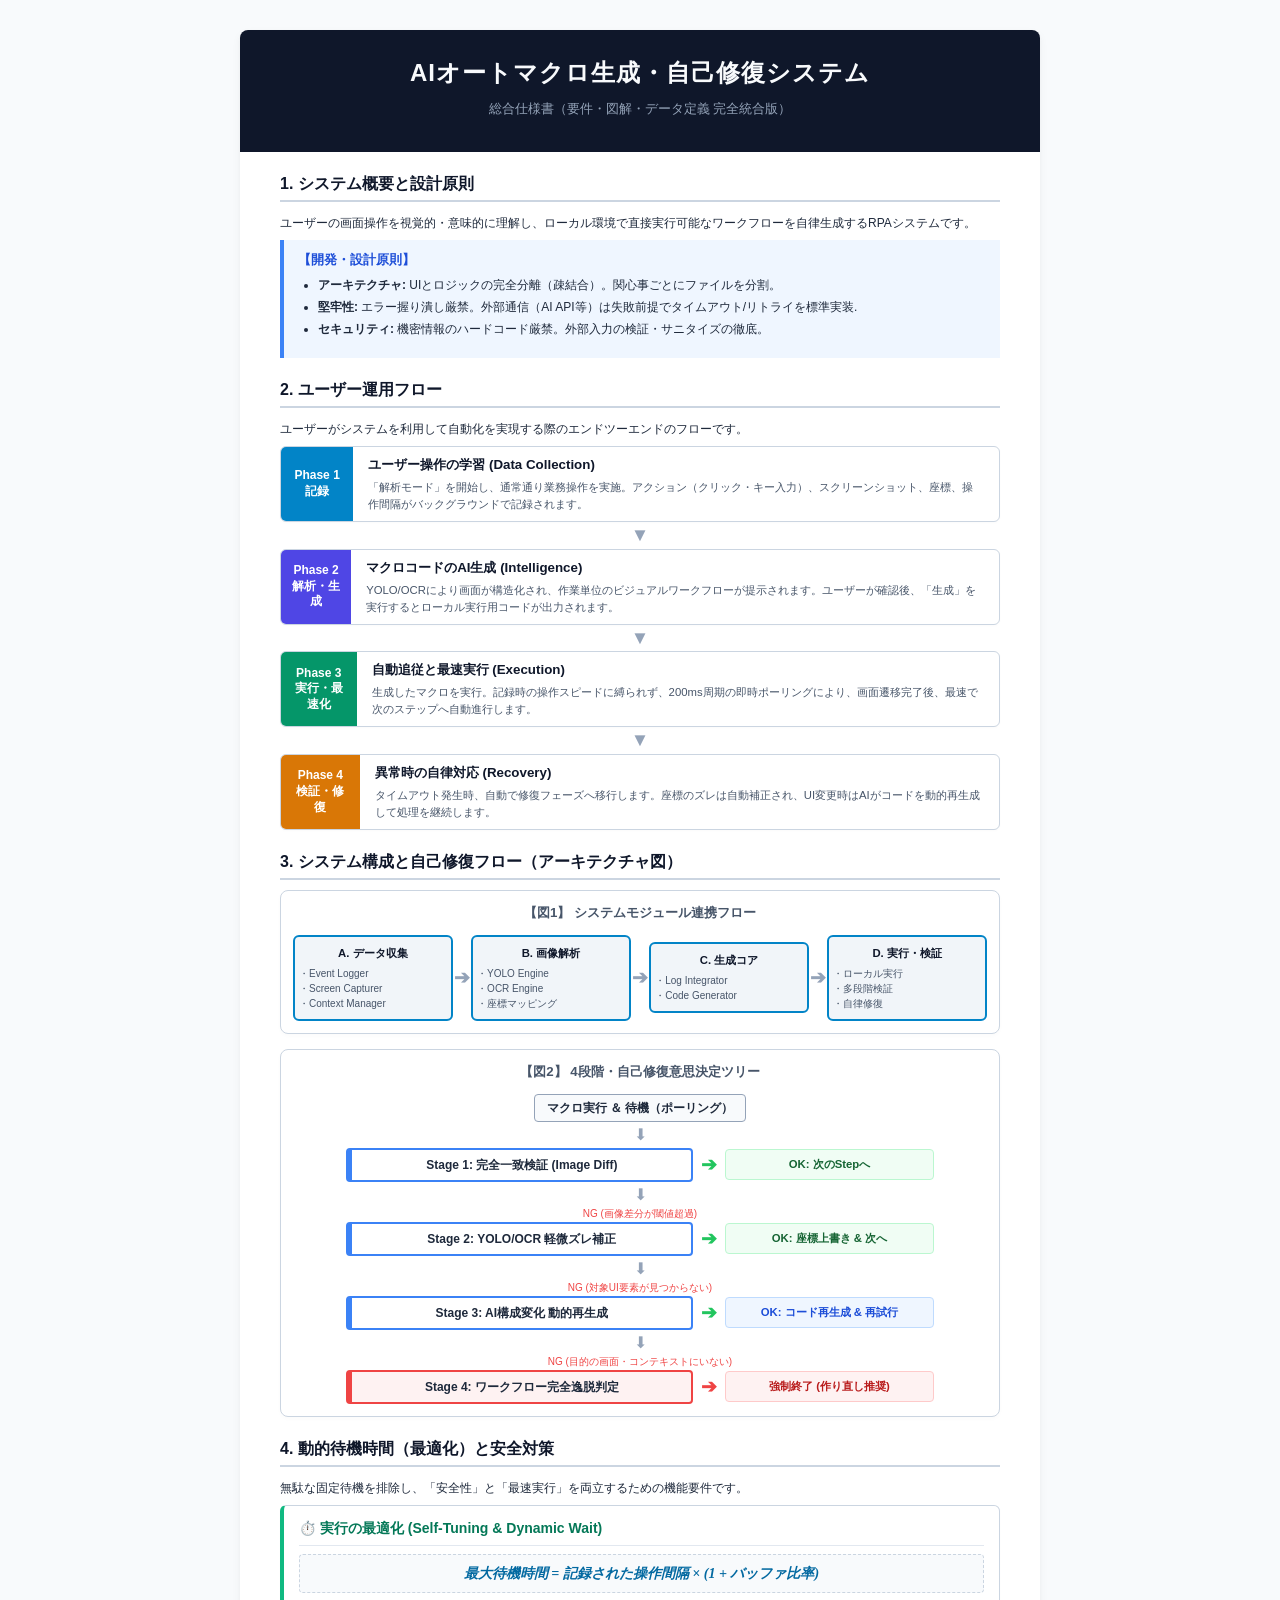
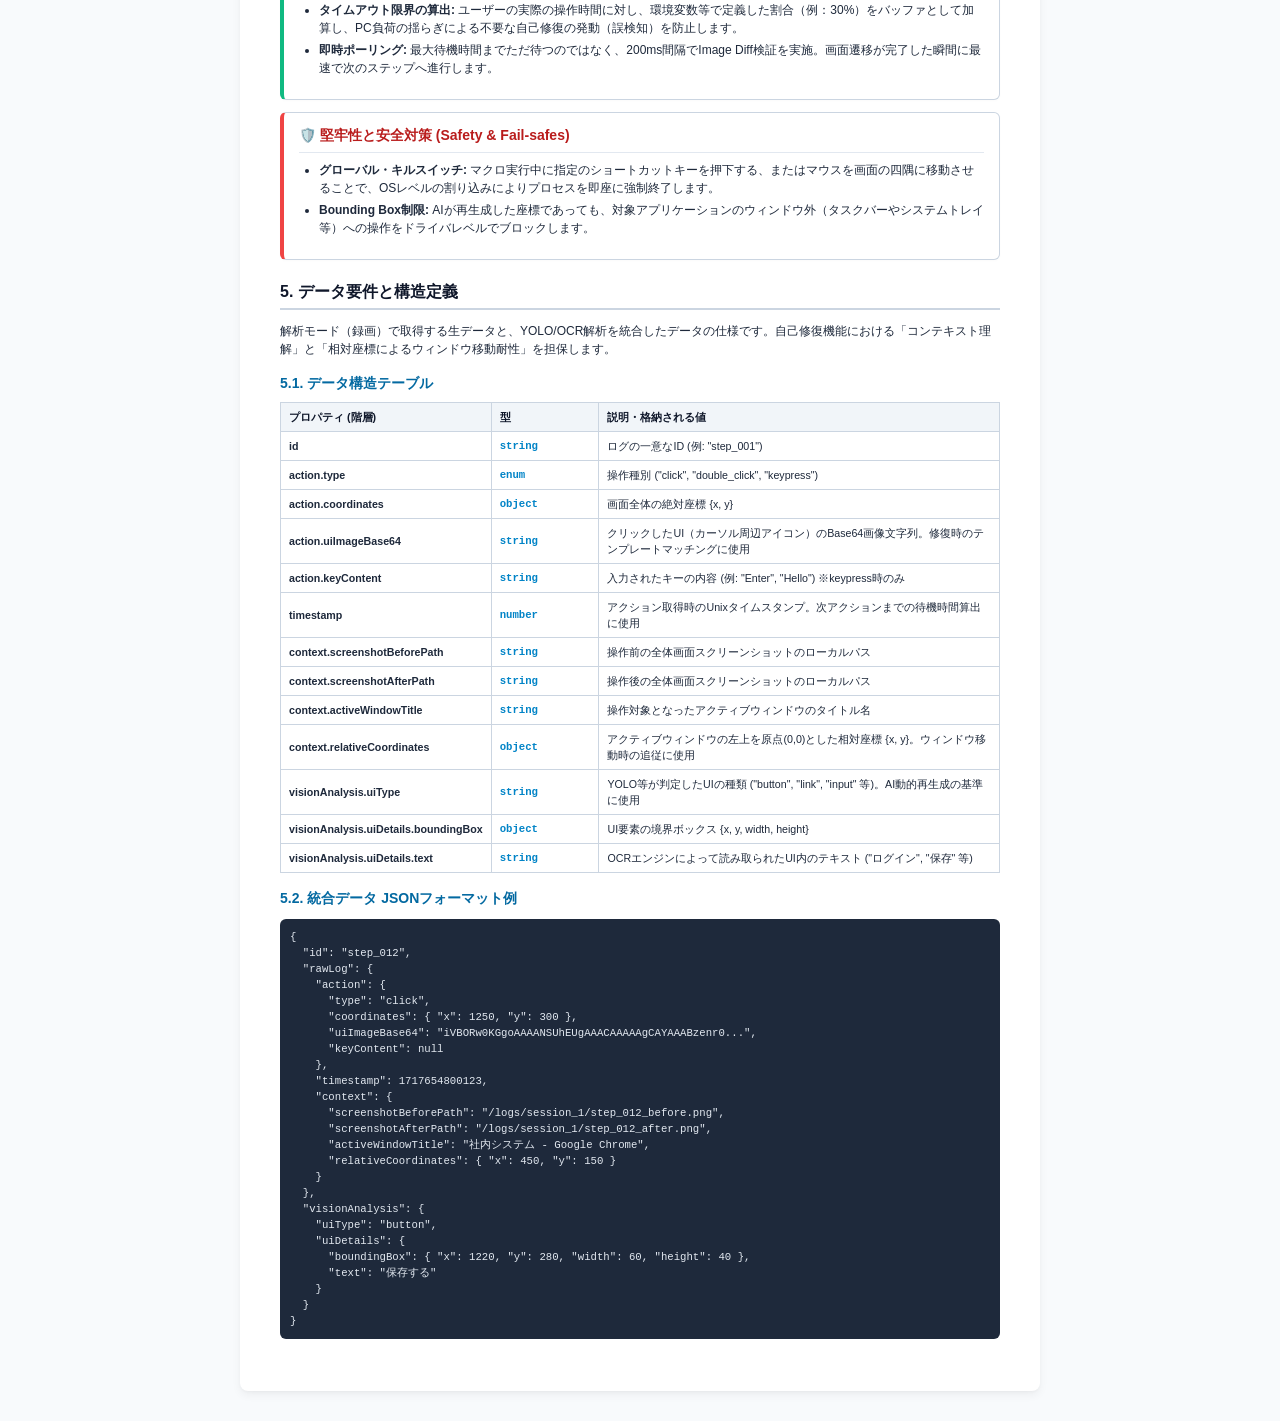
==== index.html @ 37045524 "refactor: extract inline styles to an external css file for separation of concerns" ====
<!DOCTYPE html>
<html lang="ja">
<head>
    <meta charset="UTF-8">
    <meta name="robots" content="noindex, nofollow">
    <meta name="viewport" content="width=device-width, initial-scale=1.0">
    <title>AIオートマクロ生成・自己修復システム 総合仕様書（完全版）</title>
    <link rel="stylesheet" href="style.css">
</head>
<body>

    <div class="cover">
        <h1>AIオートマクロ生成・自己修復システム</h1>
        <p>総合仕様書（要件・図解・データ定義 完全統合版）</p>
    </div>

    <h2>1. システム概要と設計原則</h2>
    <p>
        ユーザーの画面操作を視覚的・意味的に理解し、ローカル環境で直接実行可能なワークフローを自律生成するRPAシステムです。
    </p>
    <div class="highlight-box">
        <h4>【開発・設計原則】</h4>
        <ul>
            <li><strong>アーキテクチャ:</strong> UIとロジックの完全分離（疎結合）。関心事ごとにファイルを分割。</li>
            <li><strong>堅牢性:</strong> エラー握り潰し厳禁。外部通信（AI API等）は失敗前提でタイムアウト/リトライを標準実装.</li>
            <li><strong>セキュリティ:</strong> 機密情報のハードコード厳禁。外部入力の検証・サニタイズの徹底。</li>
        </ul>
    </div>

    <h2>2. ユーザー運用フロー</h2>
    <p>ユーザーがシステムを利用して自動化を実現する際のエンドツーエンドのフローです。</p>
    <div class="user-flow-container">
        <div class="uf-step">
            <div class="uf-phase record">Phase 1<br>記録</div>
            <div class="uf-content">
                <div class="uf-title">ユーザー操作の学習 (Data Collection)</div>
                <div class="uf-desc">「解析モード」を開始し、通常通り業務操作を実施。アクション（クリック・キー入力）、スクリーンショット、座標、操作間隔がバックグラウンドで記録されます。</div>
            </div>
        </div>
        <div class="uf-arrow">▼</div>
        <div class="uf-step">
            <div class="uf-phase generate">Phase 2<br>解析・生成</div>
            <div class="uf-content">
                <div class="uf-title">マクロコードのAI生成 (Intelligence)</div>
                <div class="uf-desc">YOLO/OCRにより画面が構造化され、作業単位のビジュアルワークフローが提示されます。ユーザーが確認後、「生成」を実行するとローカル実行用コードが出力されます。</div>
            </div>
        </div>
        <div class="uf-arrow">▼</div>
        <div class="uf-step">
            <div class="uf-phase execute">Phase 3<br>実行・最速化</div>
            <div class="uf-content">
                <div class="uf-title">自動追従と最速実行 (Execution)</div>
                <div class="uf-desc">生成したマクロを実行。記録時の操作スピードに縛られず、200ms周期の即時ポーリングにより、画面遷移完了後、最速で次のステップへ自動進行します。</div>
            </div>
        </div>
        <div class="uf-arrow">▼</div>
        <div class="uf-step">
            <div class="uf-phase heal">Phase 4<br>検証・修復</div>
            <div class="uf-content">
                <div class="uf-title">異常時の自律対応 (Recovery)</div>
                <div class="uf-desc">タイムアウト発生時、自動で修復フェーズへ移行します。座標のズレは自動補正され、UI変更時はAIがコードを動的再生成して処理を継続します。</div>
            </div>
        </div>
    </div>

    <h2 style="page-break-before: always;">3. システム構成と自己修復フロー（アーキテクチャ図）</h2>
    <div class="diagram-container">
        <div class="diagram-title">【図1】 システムモジュール連携フロー</div>
        <div class="arch-flow">
            <div class="arch-box">
                A. データ収集<br>
                <div class="arch-desc" style="text-align:left; margin-top:4px;">・Event Logger<br>・Screen Capturer<br>・Context Manager</div>
            </div>
            <div class="arch-arrow">➔</div>
            <div class="arch-box">
                B. 画像解析<br>
                <div class="arch-desc" style="text-align:left; margin-top:4px;">・YOLO Engine<br>・OCR Engine<br>・座標マッピング</div>
            </div>
            <div class="arch-arrow">➔</div>
            <div class="arch-box">
                C. 生成コア<br>
                <div class="arch-desc" style="text-align:left; margin-top:4px;">・Log Integrator<br>・Code Generator</div>
            </div>
            <div class="arch-arrow">➔</div>
            <div class="arch-box">
                D. 実行・検証<br>
                <div class="arch-desc" style="text-align:left; margin-top:4px;">・ローカル実行<br>・多段階検証<br>・自律修復</div>
            </div>
        </div>
    </div>

    <div class="diagram-container">
        <div class="diagram-title">【図2】 4段階・自己修復意思決定ツリー</div>
        <div class="val-tree">
            <div class="val-node">マクロ実行 ＆ 待機（ポーリング）</div>
            <div class="val-arrow-down">⬇</div>
            <div class="val-stage-row">
                <div class="val-stage-main">Stage 1: 完全一致検証 (Image Diff)</div>
                <div class="val-stage-arrow">➔</div>
                <div class="val-stage-result">OK: 次のStepへ</div>
            </div>
            <div class="val-arrow-down">⬇</div>
            <div class="val-arrow-text">NG (画像差分が閾値超過)</div>
            <div class="val-stage-row">
                <div class="val-stage-main">Stage 2: YOLO/OCR 軽微ズレ補正</div>
                <div class="val-stage-arrow">➔</div>
                <div class="val-stage-result">OK: 座標上書き & 次へ</div>
            </div>
            <div class="val-arrow-down">⬇</div>
            <div class="val-arrow-text">NG (対象UI要素が見つからない)</div>
            <div class="val-stage-row">
                <div class="val-stage-main">Stage 3: AI構成変化 動的再生成</div>
                <div class="val-stage-arrow">➔</div>
                <div class="val-stage-result" style="background:#eff6ff; border-color:#bfdbfe; color:#1d4ed8;">OK: コード再生成 & 再試行</div>
            </div>
            <div class="val-arrow-down">⬇</div>
            <div class="val-arrow-text">NG (目的の画面・コンテキストにいない)</div>
            <div class="val-stage-row">
                <div class="val-stage-main val-fail">Stage 4: ワークフロー完全逸脱判定</div>
                <div class="val-stage-arrow" style="color:#ef4444;">➔</div>
                <div class="val-stage-result" style="background:#fef2f2; border-color:#fecaca; color:#b91c1c;">強制終了 (作り直し推奨)</div>
            </div>
        </div>
    </div>

    <h2 style="page-break-before: always;">4. 動的待機時間（最適化）と安全対策</h2>
    <p>無駄な固定待機を排除し、「安全性」と「最速実行」を両立するための機能要件です。</p>

    <div class="opt-safe-container">
        <div class="opt-card tuning">
            <div class="opt-title tuning-title">⏱️ 実行の最適化 (Self-Tuning & Dynamic Wait)</div>
            <div class="formula-box">最大待機時間 = 記録された操作間隔 × (1 + バッファ比率)</div>
            <ul>
                <li><strong>タイムアウト限界の算出:</strong> ユーザーの実際の操作時間に対し、環境変数等で定義した割合（例：30%）をバッファとして加算し、PC負荷の揺らぎによる不要な自己修復の発動（誤検知）を防止します。</li>
                <li><strong>即時ポーリング:</strong> 最大待機時間までただ待つのではなく、200ms間隔でImage Diff検証を実施。画面遷移が完了した瞬間に最速で次のステップへ進行します。</li>
            </ul>
        </div>

        <div class="opt-card safety">
            <div class="opt-title safety-title">🛡️ 堅牢性と安全対策 (Safety & Fail-safes)</div>
            <ul>
                <li><strong>グローバル・キルスイッチ:</strong> マクロ実行中に指定のショートカットキーを押下する、またはマウスを画面の四隅に移動させることで、OSレベルの割り込みによりプロセスを即座に強制終了します。</li>
                <li><strong>Bounding Box制限:</strong> AIが再生成した座標であっても、対象アプリケーションのウィンドウ外（タスクバーやシステムトレイ等）への操作をドライバレベルでブロックします。</li>
            </ul>
        </div>
    </div>

    <h2 style="page-break-before: always;">5. データ要件と構造定義</h2>
    <p>解析モード（録画）で取得する生データと、YOLO/OCR解析を統合したデータの仕様です。自己修復機能における「コンテキスト理解」と「相対座標によるウィンドウ移動耐性」を担保します。</p>

    <h3>5.1. データ構造テーブル</h3>
    <table class="data-table">
        <thead>
            <tr>
                <th class="prop-col">プロパティ (階層)</th>
                <th class="type-col">型</th>
                <th>説明・格納される値</th>
            </tr>
        </thead>
        <tbody>
            <tr>
                <td class="prop-col">id</td>
                <td class="type-col">string</td>
                <td>ログの一意なID (例: "step_001")</td>
            </tr>
            <tr>
                <td class="prop-col">action.type</td>
                <td class="type-col">enum</td>
                <td>操作種別 ("click", "double_click", "keypress")</td>
            </tr>
            <tr>
                <td class="prop-col">action.coordinates</td>
                <td class="type-col">object</td>
                <td>画面全体の絶対座標 {x, y}</td>
            </tr>
            <tr>
                <td class="prop-col">action.uiImageBase64</td>
                <td class="type-col">string</td>
                <td>クリックしたUI（カーソル周辺アイコン）のBase64画像文字列。修復時のテンプレートマッチングに使用</td>
            </tr>
            <tr>
                <td class="prop-col">action.keyContent</td>
                <td class="type-col">string</td>
                <td>入力されたキーの内容 (例: "Enter", "Hello") ※keypress時のみ</td>
            </tr>
            <tr>
                <td class="prop-col">timestamp</td>
                <td class="type-col">number</td>
                <td>アクション取得時のUnixタイムスタンプ。次アクションまでの待機時間算出に使用</td>
            </tr>
            <tr>
                <td class="prop-col">context.screenshotBeforePath</td>
                <td class="type-col">string</td>
                <td>操作前の全体画面スクリーンショットのローカルパス</td>
            </tr>
            <tr>
                <td class="prop-col">context.screenshotAfterPath</td>
                <td class="type-col">string</td>
                <td>操作後の全体画面スクリーンショットのローカルパス</td>
            </tr>
            <tr>
                <td class="prop-col">context.activeWindowTitle</td>
                <td class="type-col">string</td>
                <td>操作対象となったアクティブウィンドウのタイトル名</td>
            </tr>
            <tr>
                <td class="prop-col">context.relativeCoordinates</td>
                <td class="type-col">object</td>
                <td>アクティブウィンドウの左上を原点(0,0)とした相対座標 {x, y}。ウィンドウ移動時の追従に使用</td>
            </tr>
            <tr>
                <td class="prop-col">visionAnalysis.uiType</td>
                <td class="type-col">string</td>
                <td>YOLO等が判定したUIの種類 ("button", "link", "input" 等)。AI動的再生成の基準に使用</td>
            </tr>
            <tr>
                <td class="prop-col">visionAnalysis.uiDetails.boundingBox</td>
                <td class="type-col">object</td>
                <td>UI要素の境界ボックス {x, y, width, height}</td>
            </tr>
            <tr>
                <td class="prop-col">visionAnalysis.uiDetails.text</td>
                <td class="type-col">string</td>
                <td>OCRエンジンによって読み取られたUI内のテキスト ("ログイン", "保存" 等)</td>
            </tr>
        </tbody>
    </table>

    <h3>5.2. 統合データ JSONフォーマット例</h3>
<pre><code>{
  "id": "step_012",
  "rawLog": {
    "action": {
      "type": "click",
      "coordinates": { "x": 1250, "y": 300 },
      "uiImageBase64": "iVBORw0KGgoAAAANSUhEUgAAACAAAAAgCAYAAABzenr0...",
      "keyContent": null
    },
    "timestamp": 1717654800123,
    "context": {
      "screenshotBeforePath": "/logs/session_1/step_012_before.png",
      "screenshotAfterPath": "/logs/session_1/step_012_after.png",
      "activeWindowTitle": "社内システム - Google Chrome",
      "relativeCoordinates": { "x": 450, "y": 150 }
    }
  },
  "visionAnalysis": {
    "uiType": "button",
    "uiDetails": {
      "boundingBox": { "x": 1220, "y": 280, "width": 60, "height": 40 },
      "text": "保存する"
    }
  }
}</code></pre>

</body>
</html>
---- style.css ----
/* @role: Manages all visual styling, layouts, printer settings (A4), and responsive behaviors for the specification document. */

@page {
    size: A4;
    margin: 15mm 15mm;
    background-color: #ffffff;
    @bottom-right {
        content: counter(page);
        font-size: 9pt;
        font-family: 'Helvetica Neue', Arial, sans-serif;
        color: #64748b;
    }
}

*, *::before, *::after {
    box-sizing: border-box;
}

/* 外側の背景色（PC表示時に枠外との境界を分かりやすくする） */
html {
    background-color: #f8fafc;
}

body {
    font-family: 'Helvetica Neue', Arial, 'Hiragino Kaku Gothic ProN', 'Hiragino Sans', Meiryo, sans-serif;
    font-size: 9pt;
    line-height: 1.5;
    color: #1e293b;
    background-color: #ffffff;
    /* モバイル向けデフォルト設定 */
    margin: 0 auto;
    padding: 15px;
    max-width: 100%;
}

/* PC向けのレスポンシブ設定 */
@media (min-width: 768px) {
    body {
        max-width: 800px;
        margin: 30px auto;
        padding: 40px;
        border-radius: 8px;
        box-shadow: 0 4px 10px rgba(0, 0, 0, 0.05), 0 1px 3px rgba(0, 0, 0, 0.03);
    }
}

.cover {
    background-color: #0f172a;
    color: #ffffff;
    /* bodyのpaddingを相殺して端まで広げる（モバイル用） */
    margin: -15px -15px 15px -15px;
    padding: 25px 20px;
    text-align: center;
}

/* PC向けのcoverマージン調整 */
@media (min-width: 768px) {
    .cover {
        margin: -40px -40px 20px -40px;
        border-radius: 8px 8px 0 0;
    }
}

.cover h1 {
    font-size: 18pt;
    margin: 0;
    color: #f8fafc;
    font-weight: 700;
    letter-spacing: 1px;
}

.cover p {
    font-size: 10pt;
    color: #94a3b8;
    margin-top: 8px;
}

h2 {
    font-size: 12pt;
    color: #0f172a;
    border-bottom: 2px solid #cbd5e1;
    padding-bottom: 4px;
    margin-top: 20px;
    margin-bottom: 10px;
    page-break-after: avoid;
}

h3 {
    font-size: 10.5pt;
    color: #0369a1;
    margin-top: 15px;
    margin-bottom: 8px;
    page-break-after: avoid;
}

p {
    margin-bottom: 8px;
}

ul, ol {
    margin-top: 4px;
    margin-bottom: 10px;
    padding-left: 20px;
}

li {
    margin-bottom: 4px;
}

.highlight-box {
    background-color: #eff6ff;
    border-left: 4px solid #3b82f6;
    padding: 10px 14px;
    margin-bottom: 12px;
    page-break-inside: avoid;
}

.highlight-box h4 {
    margin: 0 0 6px 0;
    color: #1d4ed8;
    font-size: 10pt;
}

/* --- User Flow Diagram CSS --- */
.user-flow-container {
    margin-bottom: 15px;
    page-break-inside: avoid;
}
.uf-step {
    display: flex;
    align-items: stretch;
    border: 1px solid #cbd5e1;
    border-radius: 6px;
    background: #ffffff;
    overflow: hidden;
    box-shadow: 0 1px 3px rgba(0,0,0,0.02);
}
.uf-phase {
    background: #0284c7;
    color: #ffffff;
    font-weight: bold;
    padding: 10px;
    width: 90px;
    display: flex;
    align-items: center;
    justify-content: center;
    text-align: center;
    font-size: 9pt;
    line-height: 1.3;
}
.uf-phase.record { background: #0284c7; }
.uf-phase.generate { background: #4f46e5; }
.uf-phase.execute { background: #059669; }
.uf-phase.heal { background: #d97706; }

.uf-content {
    padding: 8px 15px;
    flex-grow: 1;
}
.uf-title {
    font-weight: bold;
    color: #0f172a;
    font-size: 10pt;
    margin-bottom: 4px;
}
.uf-desc {
    font-size: 8.5pt;
    color: #475569;
}
.uf-arrow {
    text-align: center;
    color: #94a3b8;
    font-size: 14pt;
    line-height: 1;
    margin: 4px 0;
}

/* --- Diagrams CSS --- */
.diagram-container {
    background: #ffffff;
    border: 1px solid #cbd5e1;
    border-radius: 8px;
    padding: 12px;
    margin-bottom: 15px;
    page-break-inside: avoid;
    box-shadow: 0 2px 4px rgba(0,0,0,0.02);
}
.diagram-title {
    text-align: center;
    font-weight: bold;
    color: #475569;
    margin-bottom: 12px;
    font-size: 10pt;
}
.arch-flow {
    display: flex;
    justify-content: space-between;
    align-items: center;
}
.arch-box {
    width: 23%;
    background: #f1f5f9;
    border: 2px solid #0284c7;
    border-radius: 6px;
    padding: 8px 4px;
    text-align: center;
    font-weight: bold;
    color: #0f172a;
    font-size: 8.5pt;
}
.arch-arrow {
    color: #94a3b8;
    font-size: 14pt;
    font-weight: bold;
}
.arch-desc {
    font-size: 7.5pt;
    color: #475569;
    font-weight: normal;
    margin-top: 4px;
}
.val-tree {
    display: flex;
    flex-direction: column;
    align-items: center;
}
.val-node {
    background: #f8fafc;
    border: 1px solid #94a3b8;
    padding: 4px 12px;
    border-radius: 4px;
    font-weight: bold;
    margin-bottom: 0;
    z-index: 2;
}
.val-arrow-down {
    color: #94a3b8;
    font-size: 12pt;
    margin: 1px 0;
    z-index: 1;
}
.val-arrow-text {
    font-size: 7.5pt;
    color: #ef4444;
    margin-top: -2px;
    margin-bottom: 1px;
}
.val-stage-row {
    display: flex;
    justify-content: center;
    align-items: center;
    width: 100%;
    margin-bottom: 0;
}
.val-stage-main {
    background: #ffffff;
    border: 2px solid #3b82f6;
    border-left: 6px solid #3b82f6;
    padding: 6px 10px;
    border-radius: 4px;
    width: 50%;
    font-weight: bold;
    color: #1e293b;
    text-align: center;
}
.val-stage-arrow {
    color: #22c55e;
    font-size: 14pt;
    font-weight: bold;
    margin: 0 8px;
}
.val-stage-result {
    background: #f0fdf4;
    border: 1px solid #bbf7d0;
    color: #166534;
    padding: 6px 10px;
    border-radius: 4px;
    width: 30%;
    text-align: center;
    font-weight: bold;
    font-size: 8.5pt;
}
.val-fail {
    border-color: #ef4444;
    border-left-color: #ef4444;
    background: #fef2f2;
}

/* --- Data Tables & JSON --- */
.data-table {
    width: 100%;
    border-collapse: collapse;
    margin-bottom: 12px;
    font-size: 8pt;
    page-break-inside: avoid;
}
.data-table th, .data-table td {
    border: 1px solid #cbd5e1;
    padding: 6px 8px;
    text-align: left;
}
.data-table th {
    background-color: #f1f5f9;
    color: #0f172a;
    font-weight: bold;
}
.data-table td.type-col {
    color: #0284c7;
    font-family: 'Courier New', Courier, monospace;
    font-weight: bold;
    width: 15%;
}
.data-table td.prop-col {
    font-weight: bold;
    width: 28%;
}

pre {
    background-color: #1e293b;
    color: #e2e8f0;
    padding: 10px;
    border-radius: 6px;
    overflow-x: auto;
    font-family: 'Courier New', Courier, monospace;
    font-size: 8pt;
    page-break-inside: avoid;
    margin-bottom: 12px;
}

/* --- Optimization & Safety --- */
.opt-safe-container {
    display: flex;
    flex-direction: column;
    gap: 12px;
    page-break-inside: avoid;
}
.opt-card {
    background: #ffffff;
    border: 1px solid #cbd5e1;
    border-radius: 6px;
    padding: 12px 15px;
    box-shadow: 0 1px 3px rgba(0,0,0,0.02);
}
.opt-card.safety {
    border-left: 4px solid #ef4444;
}
.opt-card.tuning {
    border-left: 4px solid #10b981;
}
.opt-title {
    font-size: 10.5pt;
    font-weight: bold;
    margin-bottom: 8px;
    display: flex;
    align-items: center;
    border-bottom: 1px solid #e2e8f0;
    padding-bottom: 6px;
}
.opt-title.safety-title { color: #b91c1c; }
.opt-title.tuning-title { color: #047857; }

.formula-box {
    text-align: center;
    background-color: #f8fafc;
    border: 1px dashed #cbd5e1;
    padding: 8px;
    border-radius: 4px;
    margin: 8px 0;
    font-family: 'Times New Roman', serif;
    font-style: italic;
    font-weight: bold;
    color: #0369a1;
    font-size: 10.5pt;
}
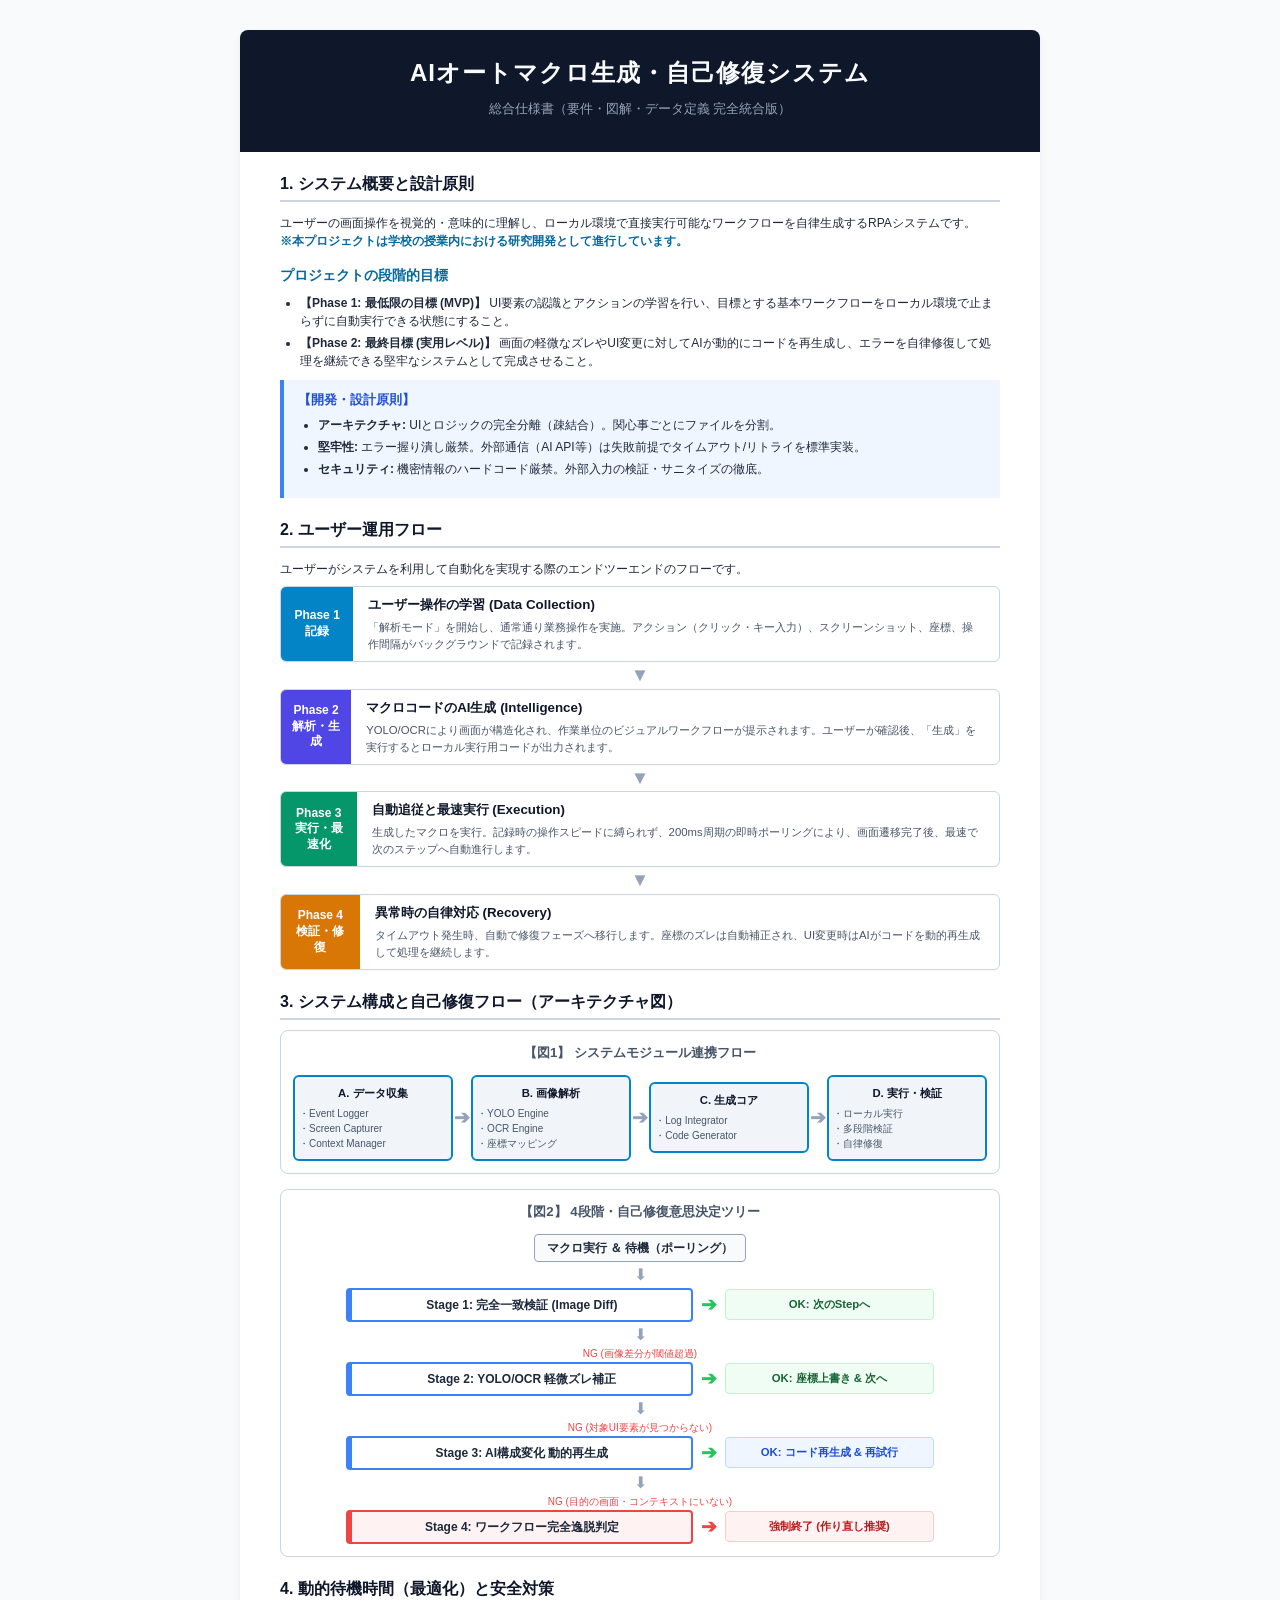
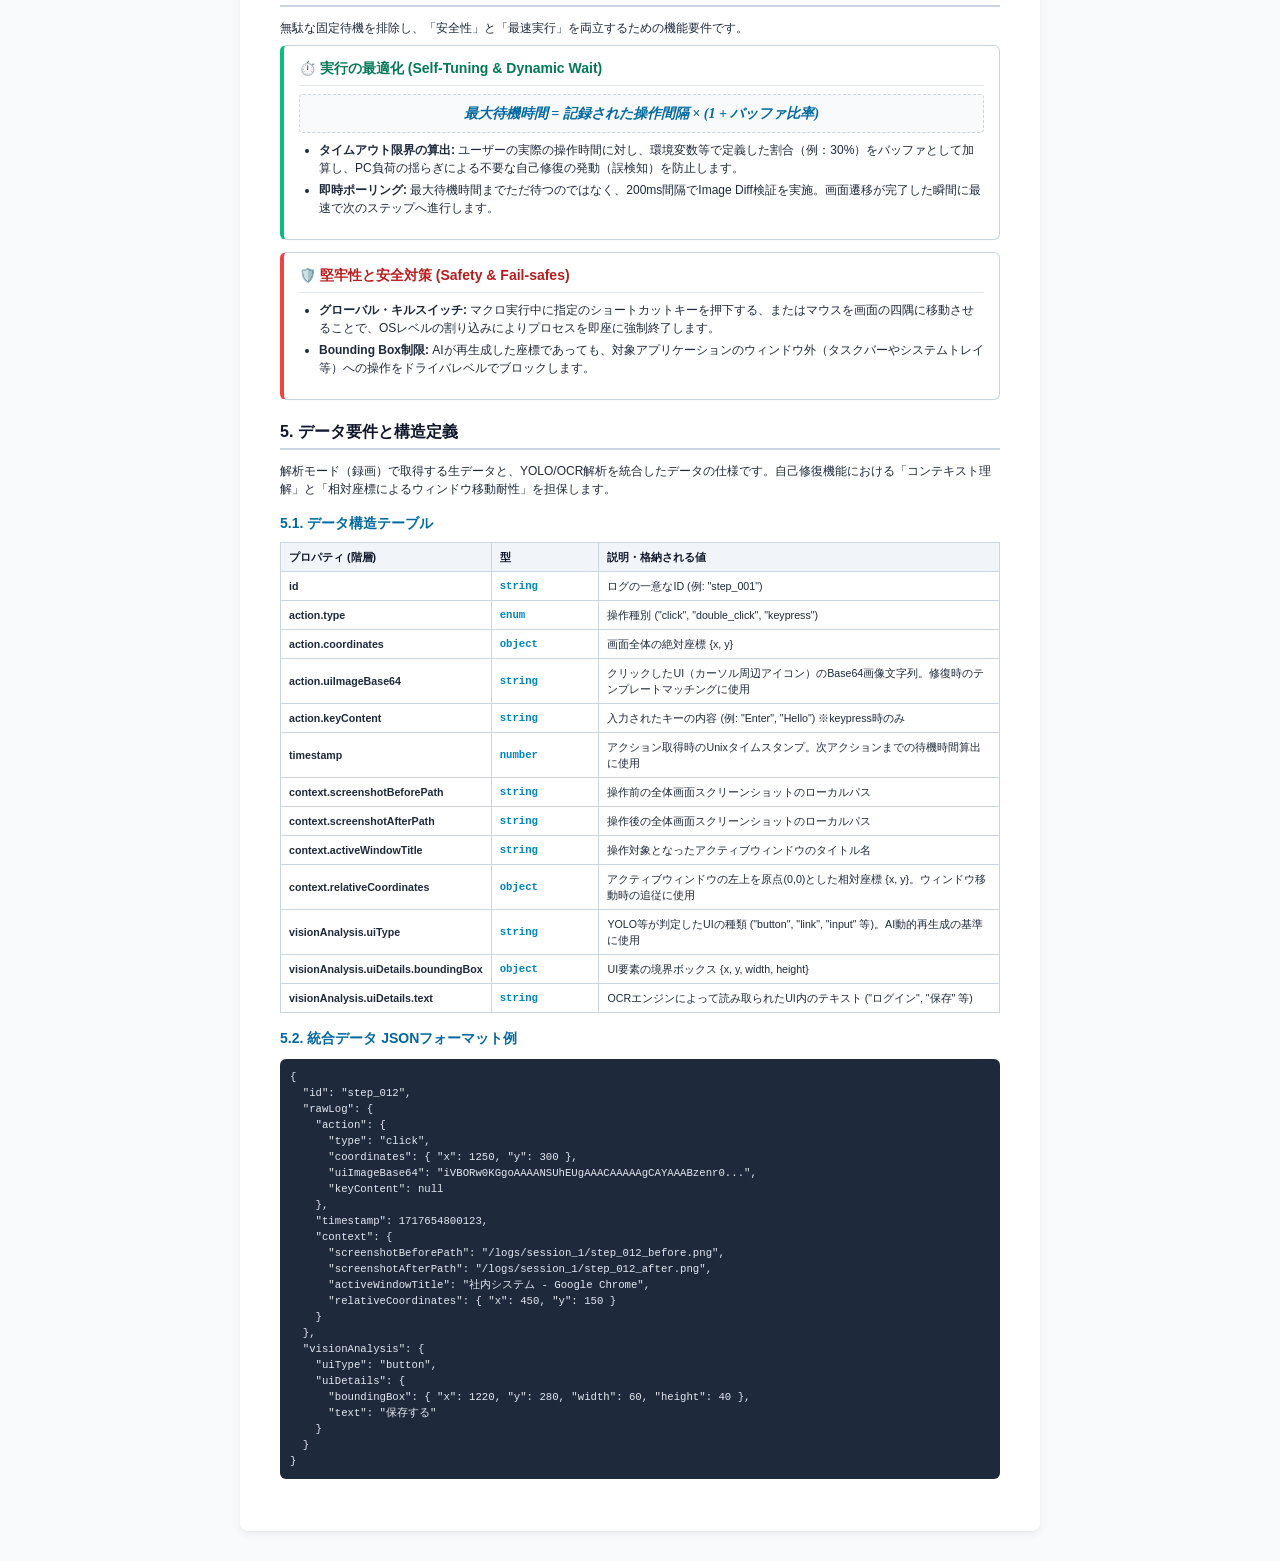
==== commit 9c1781b2: "docs(overview): clarify project context as academic research and define phased goals including MVP" ====
--- a/index.html
+++ b/index.html
@@ -16,13 +16,21 @@
 
     <h2>1. システム概要と設計原則</h2>
     <p>
-        ユーザーの画面操作を視覚的・意味的に理解し、ローカル環境で直接実行可能なワークフローを自律生成するRPAシステムです。
+        ユーザーの画面操作を視覚的・意味的に理解し、ローカル環境で直接実行可能なワークフローを自律生成するRPAシステムです。<br>
+        <strong style="color: #0369a1;">※本プロジェクトは学校の授業内における研究開発として進行しています。</strong>
     </p>
+
+    <h3>プロジェクトの段階的目標</h3>
+    <ul>
+        <li><strong>【Phase 1: 最低限の目標 (MVP)】</strong> UI要素の認識とアクションの学習を行い、目標とする基本ワークフローをローカル環境で止まらずに自動実行できる状態にすること。</li>
+        <li><strong>【Phase 2: 最終目標 (実用レベル)】</strong> 画面の軽微なズレやUI変更に対してAIが動的にコードを再生成し、エラーを自律修復して処理を継続できる堅牢なシステムとして完成させること。</li>
+    </ul>
+
     <div class="highlight-box">
         <h4>【開発・設計原則】</h4>
         <ul>
             <li><strong>アーキテクチャ:</strong> UIとロジックの完全分離（疎結合）。関心事ごとにファイルを分割。</li>
-            <li><strong>堅牢性:</strong> エラー握り潰し厳禁。外部通信（AI API等）は失敗前提でタイムアウト/リトライを標準実装.</li>
+            <li><strong>堅牢性:</strong> エラー握り潰し厳禁。外部通信（AI API等）は失敗前提でタイムアウト/リトライを標準実装。</li>
             <li><strong>セキュリティ:</strong> 機密情報のハードコード厳禁。外部入力の検証・サニタイズの徹底。</li>
         </ul>
     </div>
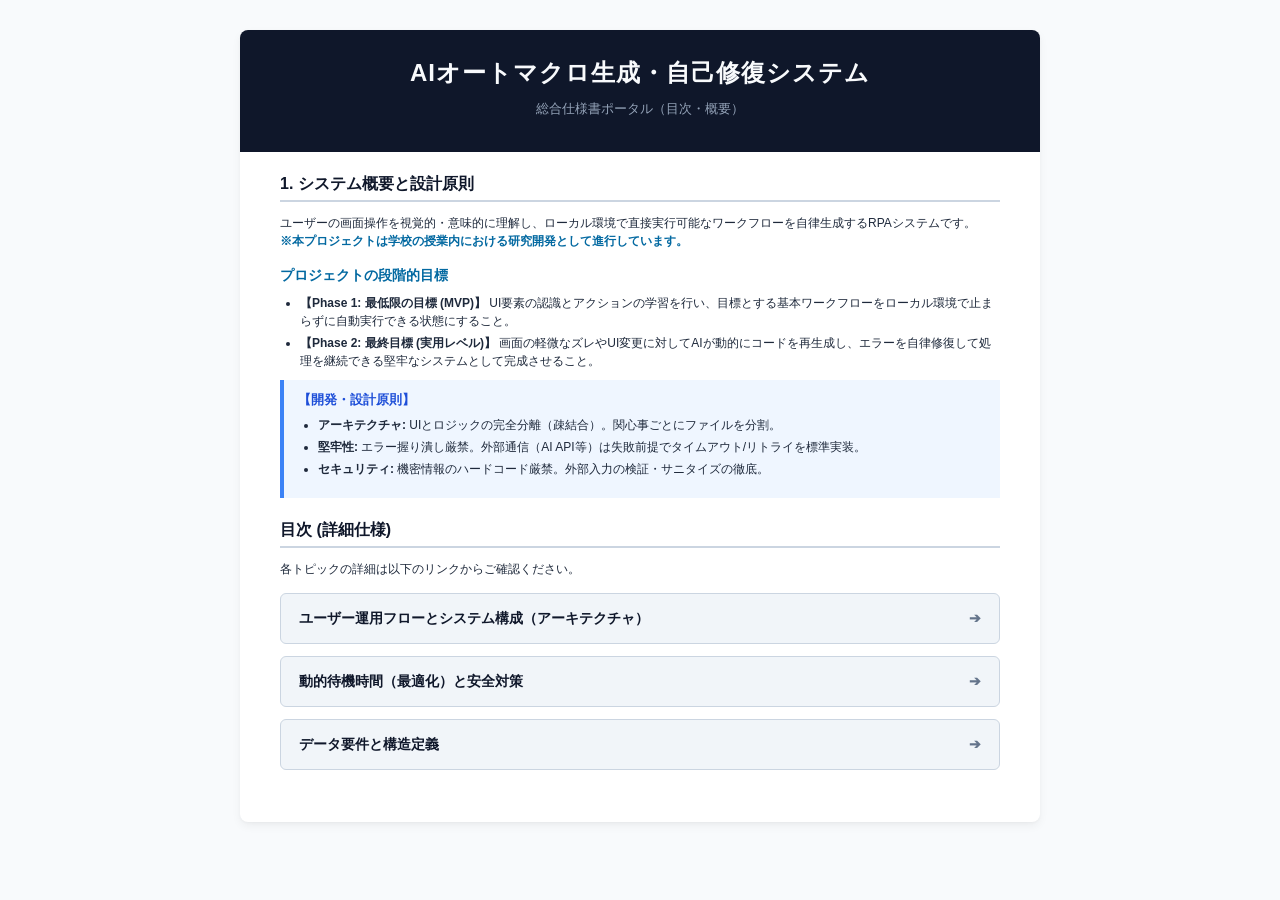
==== commit 0b56cf68: "refactor(docs): split monolithic document into multiple pages with a central index for better readab" ====
--- a/index.html
+++ b/index.html
@@ -4,14 +4,14 @@
     <meta charset="UTF-8">
     <meta name="robots" content="noindex, nofollow">
     <meta name="viewport" content="width=device-width, initial-scale=1.0">
-    <title>AIオートマクロ生成・自己修復システム 総合仕様書（完全版）</title>
+    <title>AIオートマクロ生成・自己修復システム 総合仕様書</title>
     <link rel="stylesheet" href="style.css">
 </head>
 <body>
 
     <div class="cover">
         <h1>AIオートマクロ生成・自己修復システム</h1>
-        <p>総合仕様書（要件・図解・データ定義 完全統合版）</p>
+        <p>総合仕様書ポータル（目次・概要）</p>
     </div>
 
     <h2>1. システム概要と設計原則</h2>
@@ -35,231 +35,14 @@
         </ul>
     </div>
 
-    <h2>2. ユーザー運用フロー</h2>
-    <p>ユーザーがシステムを利用して自動化を実現する際のエンドツーエンドのフローです。</p>
-    <div class="user-flow-container">
-        <div class="uf-step">
-            <div class="uf-phase record">Phase 1<br>記録</div>
-            <div class="uf-content">
-                <div class="uf-title">ユーザー操作の学習 (Data Collection)</div>
-                <div class="uf-desc">「解析モード」を開始し、通常通り業務操作を実施。アクション（クリック・キー入力）、スクリーンショット、座標、操作間隔がバックグラウンドで記録されます。</div>
-            </div>
-        </div>
-        <div class="uf-arrow">▼</div>
-        <div class="uf-step">
-            <div class="uf-phase generate">Phase 2<br>解析・生成</div>
-            <div class="uf-content">
-                <div class="uf-title">マクロコードのAI生成 (Intelligence)</div>
-                <div class="uf-desc">YOLO/OCRにより画面が構造化され、作業単位のビジュアルワークフローが提示されます。ユーザーが確認後、「生成」を実行するとローカル実行用コードが出力されます。</div>
-            </div>
-        </div>
-        <div class="uf-arrow">▼</div>
-        <div class="uf-step">
-            <div class="uf-phase execute">Phase 3<br>実行・最速化</div>
-            <div class="uf-content">
-                <div class="uf-title">自動追従と最速実行 (Execution)</div>
-                <div class="uf-desc">生成したマクロを実行。記録時の操作スピードに縛られず、200ms周期の即時ポーリングにより、画面遷移完了後、最速で次のステップへ自動進行します。</div>
-            </div>
-        </div>
-        <div class="uf-arrow">▼</div>
-        <div class="uf-step">
-            <div class="uf-phase heal">Phase 4<br>検証・修復</div>
-            <div class="uf-content">
-                <div class="uf-title">異常時の自律対応 (Recovery)</div>
-                <div class="uf-desc">タイムアウト発生時、自動で修復フェーズへ移行します。座標のズレは自動補正され、UI変更時はAIがコードを動的再生成して処理を継続します。</div>
-            </div>
-        </div>
-    </div>
-
-    <h2 style="page-break-before: always;">3. システム構成と自己修復フロー（アーキテクチャ図）</h2>
-    <div class="diagram-container">
-        <div class="diagram-title">【図1】 システムモジュール連携フロー</div>
-        <div class="arch-flow">
-            <div class="arch-box">
-                A. データ収集<br>
-                <div class="arch-desc" style="text-align:left; margin-top:4px;">・Event Logger<br>・Screen Capturer<br>・Context Manager</div>
-            </div>
-            <div class="arch-arrow">➔</div>
-            <div class="arch-box">
-                B. 画像解析<br>
-                <div class="arch-desc" style="text-align:left; margin-top:4px;">・YOLO Engine<br>・OCR Engine<br>・座標マッピング</div>
-            </div>
-            <div class="arch-arrow">➔</div>
-            <div class="arch-box">
-                C. 生成コア<br>
-                <div class="arch-desc" style="text-align:left; margin-top:4px;">・Log Integrator<br>・Code Generator</div>
-            </div>
-            <div class="arch-arrow">➔</div>
-            <div class="arch-box">
-                D. 実行・検証<br>
-                <div class="arch-desc" style="text-align:left; margin-top:4px;">・ローカル実行<br>・多段階検証<br>・自律修復</div>
-            </div>
-        </div>
-    </div>
-
-    <div class="diagram-container">
-        <div class="diagram-title">【図2】 4段階・自己修復意思決定ツリー</div>
-        <div class="val-tree">
-            <div class="val-node">マクロ実行 ＆ 待機（ポーリング）</div>
-            <div class="val-arrow-down">⬇</div>
-            <div class="val-stage-row">
-                <div class="val-stage-main">Stage 1: 完全一致検証 (Image Diff)</div>
-                <div class="val-stage-arrow">➔</div>
-                <div class="val-stage-result">OK: 次のStepへ</div>
-            </div>
-            <div class="val-arrow-down">⬇</div>
-            <div class="val-arrow-text">NG (画像差分が閾値超過)</div>
-            <div class="val-stage-row">
-                <div class="val-stage-main">Stage 2: YOLO/OCR 軽微ズレ補正</div>
-                <div class="val-stage-arrow">➔</div>
-                <div class="val-stage-result">OK: 座標上書き & 次へ</div>
-            </div>
-            <div class="val-arrow-down">⬇</div>
-            <div class="val-arrow-text">NG (対象UI要素が見つからない)</div>
-            <div class="val-stage-row">
-                <div class="val-stage-main">Stage 3: AI構成変化 動的再生成</div>
-                <div class="val-stage-arrow">➔</div>
-                <div class="val-stage-result" style="background:#eff6ff; border-color:#bfdbfe; color:#1d4ed8;">OK: コード再生成 & 再試行</div>
-            </div>
-            <div class="val-arrow-down">⬇</div>
-            <div class="val-arrow-text">NG (目的の画面・コンテキストにいない)</div>
-            <div class="val-stage-row">
-                <div class="val-stage-main val-fail">Stage 4: ワークフロー完全逸脱判定</div>
-                <div class="val-stage-arrow" style="color:#ef4444;">➔</div>
-                <div class="val-stage-result" style="background:#fef2f2; border-color:#fecaca; color:#b91c1c;">強制終了 (作り直し推奨)</div>
-            </div>
-        </div>
-    </div>
-
-    <h2 style="page-break-before: always;">4. 動的待機時間（最適化）と安全対策</h2>
-    <p>無駄な固定待機を排除し、「安全性」と「最速実行」を両立するための機能要件です。</p>
-
-    <div class="opt-safe-container">
-        <div class="opt-card tuning">
-            <div class="opt-title tuning-title">⏱️ 実行の最適化 (Self-Tuning & Dynamic Wait)</div>
-            <div class="formula-box">最大待機時間 = 記録された操作間隔 × (1 + バッファ比率)</div>
-            <ul>
-                <li><strong>タイムアウト限界の算出:</strong> ユーザーの実際の操作時間に対し、環境変数等で定義した割合（例：30%）をバッファとして加算し、PC負荷の揺らぎによる不要な自己修復の発動（誤検知）を防止します。</li>
-                <li><strong>即時ポーリング:</strong> 最大待機時間までただ待つのではなく、200ms間隔でImage Diff検証を実施。画面遷移が完了した瞬間に最速で次のステップへ進行します。</li>
-            </ul>
-        </div>
-
-        <div class="opt-card safety">
-            <div class="opt-title safety-title">🛡️ 堅牢性と安全対策 (Safety & Fail-safes)</div>
-            <ul>
-                <li><strong>グローバル・キルスイッチ:</strong> マクロ実行中に指定のショートカットキーを押下する、またはマウスを画面の四隅に移動させることで、OSレベルの割り込みによりプロセスを即座に強制終了します。</li>
-                <li><strong>Bounding Box制限:</strong> AIが再生成した座標であっても、対象アプリケーションのウィンドウ外（タスクバーやシステムトレイ等）への操作をドライバレベルでブロックします。</li>
-            </ul>
-        </div>
-    </div>
-
-    <h2 style="page-break-before: always;">5. データ要件と構造定義</h2>
-    <p>解析モード（録画）で取得する生データと、YOLO/OCR解析を統合したデータの仕様です。自己修復機能における「コンテキスト理解」と「相対座標によるウィンドウ移動耐性」を担保します。</p>
-
-    <h3>5.1. データ構造テーブル</h3>
-    <table class="data-table">
-        <thead>
-            <tr>
-                <th class="prop-col">プロパティ (階層)</th>
-                <th class="type-col">型</th>
-                <th>説明・格納される値</th>
-            </tr>
-        </thead>
-        <tbody>
-            <tr>
-                <td class="prop-col">id</td>
-                <td class="type-col">string</td>
-                <td>ログの一意なID (例: "step_001")</td>
-            </tr>
-            <tr>
-                <td class="prop-col">action.type</td>
-                <td class="type-col">enum</td>
-                <td>操作種別 ("click", "double_click", "keypress")</td>
-            </tr>
-            <tr>
-                <td class="prop-col">action.coordinates</td>
-                <td class="type-col">object</td>
-                <td>画面全体の絶対座標 {x, y}</td>
-            </tr>
-            <tr>
-                <td class="prop-col">action.uiImageBase64</td>
-                <td class="type-col">string</td>
-                <td>クリックしたUI（カーソル周辺アイコン）のBase64画像文字列。修復時のテンプレートマッチングに使用</td>
-            </tr>
-            <tr>
-                <td class="prop-col">action.keyContent</td>
-                <td class="type-col">string</td>
-                <td>入力されたキーの内容 (例: "Enter", "Hello") ※keypress時のみ</td>
-            </tr>
-            <tr>
-                <td class="prop-col">timestamp</td>
-                <td class="type-col">number</td>
-                <td>アクション取得時のUnixタイムスタンプ。次アクションまでの待機時間算出に使用</td>
-            </tr>
-            <tr>
-                <td class="prop-col">context.screenshotBeforePath</td>
-                <td class="type-col">string</td>
-                <td>操作前の全体画面スクリーンショットのローカルパス</td>
-            </tr>
-            <tr>
-                <td class="prop-col">context.screenshotAfterPath</td>
-                <td class="type-col">string</td>
-                <td>操作後の全体画面スクリーンショットのローカルパス</td>
-            </tr>
-            <tr>
-                <td class="prop-col">context.activeWindowTitle</td>
-                <td class="type-col">string</td>
-                <td>操作対象となったアクティブウィンドウのタイトル名</td>
-            </tr>
-            <tr>
-                <td class="prop-col">context.relativeCoordinates</td>
-                <td class="type-col">object</td>
-                <td>アクティブウィンドウの左上を原点(0,0)とした相対座標 {x, y}。ウィンドウ移動時の追従に使用</td>
-            </tr>
-            <tr>
-                <td class="prop-col">visionAnalysis.uiType</td>
-                <td class="type-col">string</td>
-                <td>YOLO等が判定したUIの種類 ("button", "link", "input" 等)。AI動的再生成の基準に使用</td>
-            </tr>
-            <tr>
-                <td class="prop-col">visionAnalysis.uiDetails.boundingBox</td>
-                <td class="type-col">object</td>
-                <td>UI要素の境界ボックス {x, y, width, height}</td>
-            </tr>
-            <tr>
-                <td class="prop-col">visionAnalysis.uiDetails.text</td>
-                <td class="type-col">string</td>
-                <td>OCRエンジンによって読み取られたUI内のテキスト ("ログイン", "保存" 等)</td>
-            </tr>
-        </tbody>
-    </table>
-
-    <h3>5.2. 統合データ JSONフォーマット例</h3>
-<pre><code>{
-  "id": "step_012",
-  "rawLog": {
-    "action": {
-      "type": "click",
-      "coordinates": { "x": 1250, "y": 300 },
-      "uiImageBase64": "iVBORw0KGgoAAAANSUhEUgAAACAAAAAgCAYAAABzenr0...",
-      "keyContent": null
-    },
-    "timestamp": 1717654800123,
-    "context": {
-      "screenshotBeforePath": "/logs/session_1/step_012_before.png",
-      "screenshotAfterPath": "/logs/session_1/step_012_after.png",
-      "activeWindowTitle": "社内システム - Google Chrome",
-      "relativeCoordinates": { "x": 450, "y": 150 }
-    }
-  },
-  "visionAnalysis": {
-    "uiType": "button",
-    "uiDetails": {
-      "boundingBox": { "x": 1220, "y": 280, "width": 60, "height": 40 },
-      "text": "保存する"
-    }
-  }
-}</code></pre>
+    <h2>目次 (詳細仕様)</h2>
+    <p>各トピックの詳細は以下のリンクからご確認ください。</p>
+    
+    <ul class="toc-list">
+        <li><a href="workflow.html">ユーザー運用フローとシステム構成（アーキテクチャ）</a></li>
+        <li><a href="safety.html">動的待機時間（最適化）と安全対策</a></li>
+        <li><a href="data.html">データ要件と構造定義</a></li>
+    </ul>
 
 </body>
 </html>
--- a/style.css
+++ b/style.css
@@ -1,4 +1,4 @@
-/* @role: Manages all visual styling, layouts, printer settings (A4), and responsive behaviors for the specification document. */
+/* @role: Manages all visual styling, layouts, printer settings, responsive behaviors, and navigation links for the specification documents. */
 
 @page {
     size: A4;
@@ -16,7 +16,6 @@
     box-sizing: border-box;
 }
 
-/* 外側の背景色（PC表示時に枠外との境界を分かりやすくする） */
 html {
     background-color: #f8fafc;
 }
@@ -27,13 +26,11 @@
     line-height: 1.5;
     color: #1e293b;
     background-color: #ffffff;
-    /* モバイル向けデフォルト設定 */
     margin: 0 auto;
     padding: 15px;
     max-width: 100%;
 }
 
-/* PC向けのレスポンシブ設定 */
 @media (min-width: 768px) {
     body {
         max-width: 800px;
@@ -47,13 +44,11 @@
 .cover {
     background-color: #0f172a;
     color: #ffffff;
-    /* bodyのpaddingを相殺して端まで広げる（モバイル用） */
     margin: -15px -15px 15px -15px;
     padding: 25px 20px;
     text-align: center;
 }
 
-/* PC向けのcoverマージン調整 */
 @media (min-width: 768px) {
     .cover {
         margin: -40px -40px 20px -40px;
@@ -121,6 +116,58 @@
     font-size: 10pt;
 }
 
+/* --- Navigation & Table of Contents --- */
+.nav-back {
+    display: inline-block;
+    margin-bottom: 15px;
+    color: #0369a1;
+    text-decoration: none;
+    font-weight: bold;
+    font-size: 9.5pt;
+}
+
+.nav-back:hover {
+    text-decoration: underline;
+    color: #0284c7;
+}
+
+.toc-list {
+    list-style: none;
+    padding: 0;
+    margin-top: 15px;
+}
+
+.toc-list li {
+    margin-bottom: 12px;
+}
+
+.toc-list a {
+    display: flex;
+    align-items: center;
+    padding: 14px 18px;
+    background-color: #f1f5f9;
+    border: 1px solid #cbd5e1;
+    border-radius: 6px;
+    color: #0f172a;
+    text-decoration: none;
+    font-weight: bold;
+    font-size: 10.5pt;
+    transition: all 0.2s ease;
+}
+
+.toc-list a:hover {
+    background-color: #e2e8f0;
+    border-color: #94a3b8;
+    transform: translateY(-1px);
+    box-shadow: 0 2px 4px rgba(0,0,0,0.05);
+}
+
+.toc-list a::after {
+    content: '➔';
+    margin-left: auto;
+    color: #64748b;
+}
+
 /* --- User Flow Diagram CSS --- */
 .user-flow-container {
     margin-bottom: 15px;
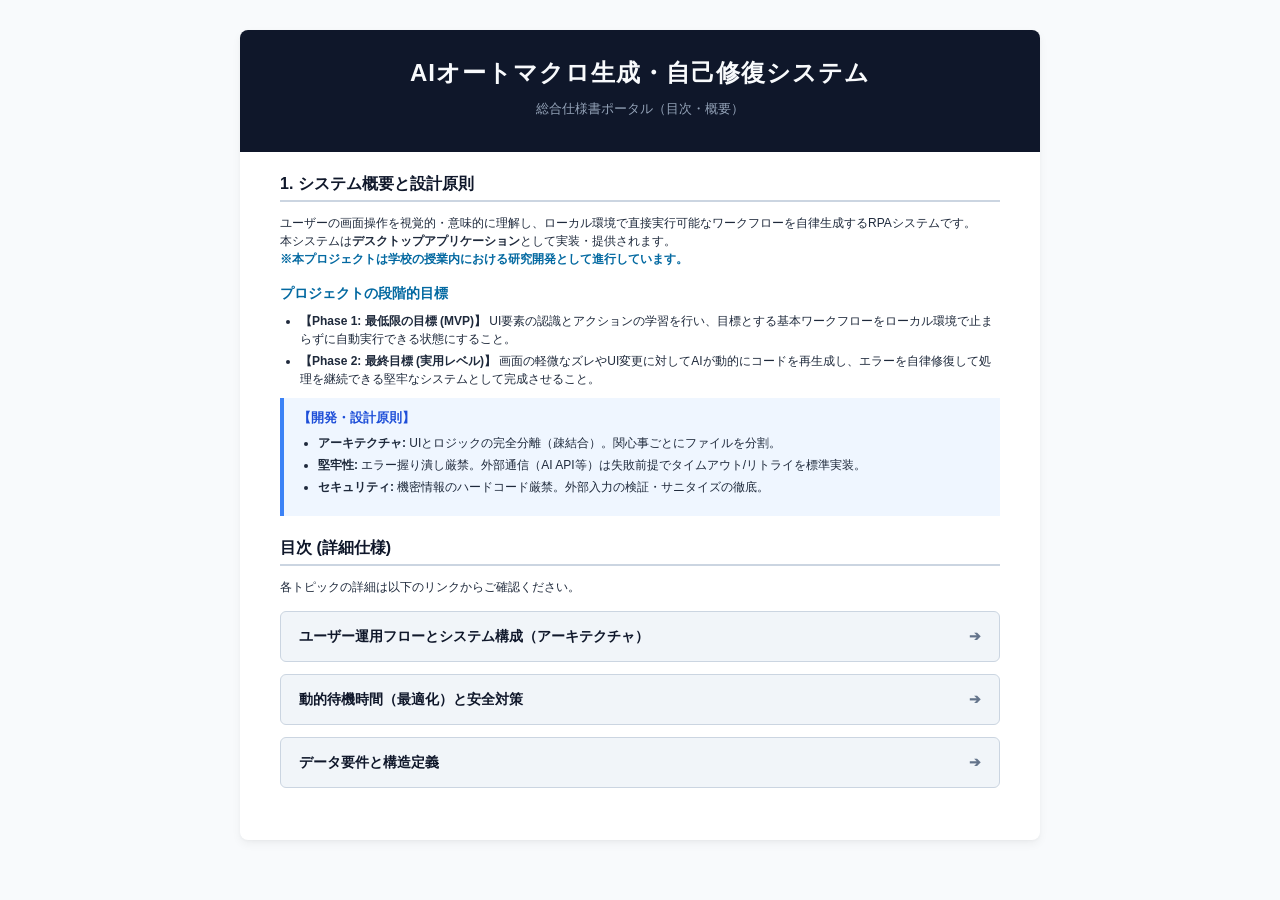
==== commit 05b0d34e: "docs(overview): clarify the system will be implemented as a desktop application" ====
--- a/index.html
+++ b/index.html
@@ -17,6 +17,7 @@
     <h2>1. システム概要と設計原則</h2>
     <p>
         ユーザーの画面操作を視覚的・意味的に理解し、ローカル環境で直接実行可能なワークフローを自律生成するRPAシステムです。<br>
+        本システムは<strong>デスクトップアプリケーション</strong>として実装・提供されます。<br>
         <strong style="color: #0369a1;">※本プロジェクトは学校の授業内における研究開発として進行しています。</strong>
     </p>
 
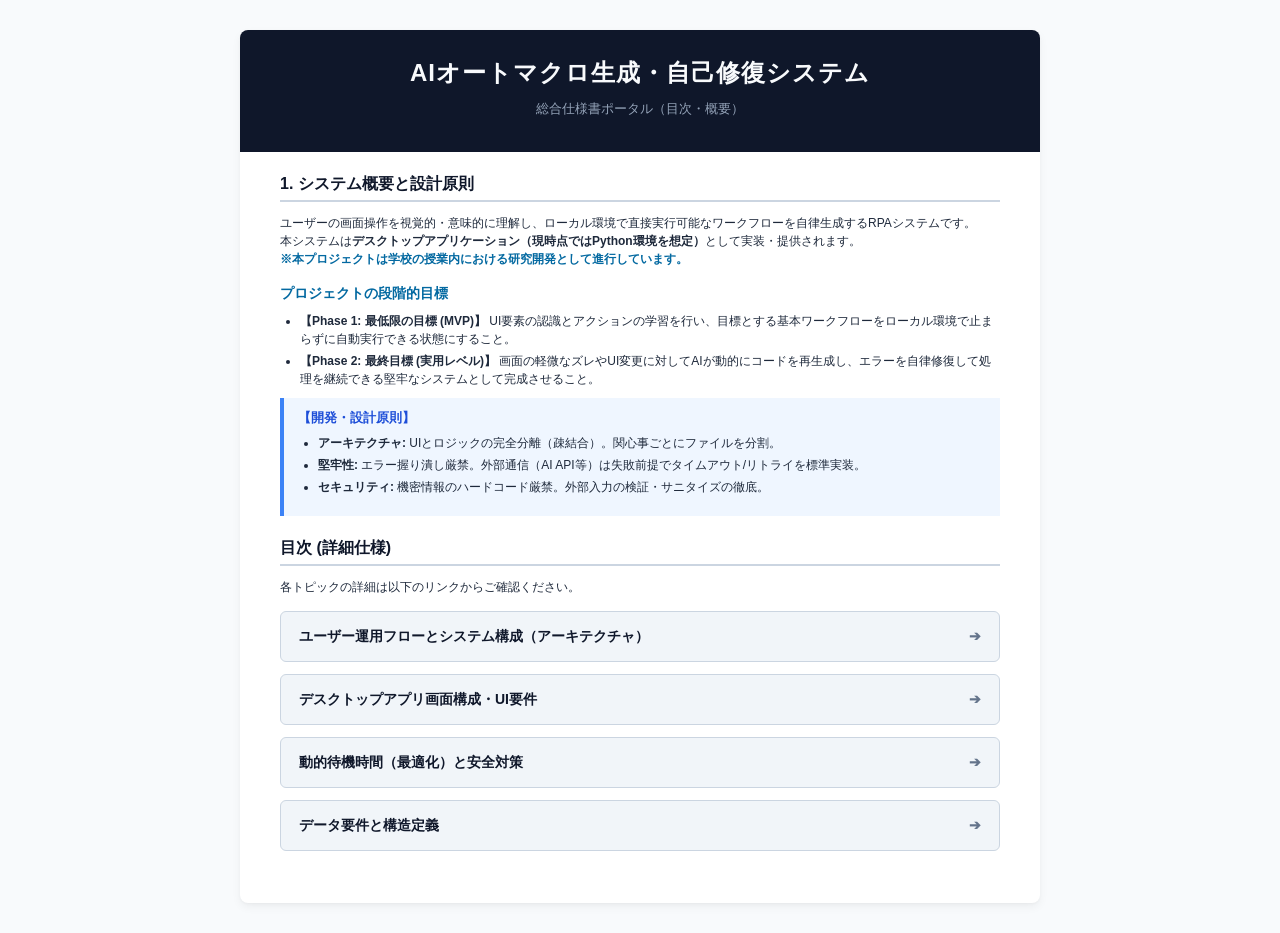
==== commit bfb392f6: "feat(ui): add ui and window layout specifications for python desktop application" ====
--- a/index.html
+++ b/index.html
@@ -17,7 +17,7 @@
     <h2>1. システム概要と設計原則</h2>
     <p>
         ユーザーの画面操作を視覚的・意味的に理解し、ローカル環境で直接実行可能なワークフローを自律生成するRPAシステムです。<br>
-        本システムは<strong>デスクトップアプリケーション</strong>として実装・提供されます。<br>
+        本システムは<strong>デスクトップアプリケーション（現時点ではPython環境を想定）</strong>として実装・提供されます。<br>
         <strong style="color: #0369a1;">※本プロジェクトは学校の授業内における研究開発として進行しています。</strong>
     </p>
 
@@ -41,6 +41,7 @@
     
     <ul class="toc-list">
         <li><a href="workflow.html">ユーザー運用フローとシステム構成（アーキテクチャ）</a></li>
+        <li><a href="ui.html">デスクトップアプリ画面構成・UI要件</a></li>
         <li><a href="safety.html">動的待機時間（最適化）と安全対策</a></li>
         <li><a href="data.html">データ要件と構造定義</a></li>
     </ul>
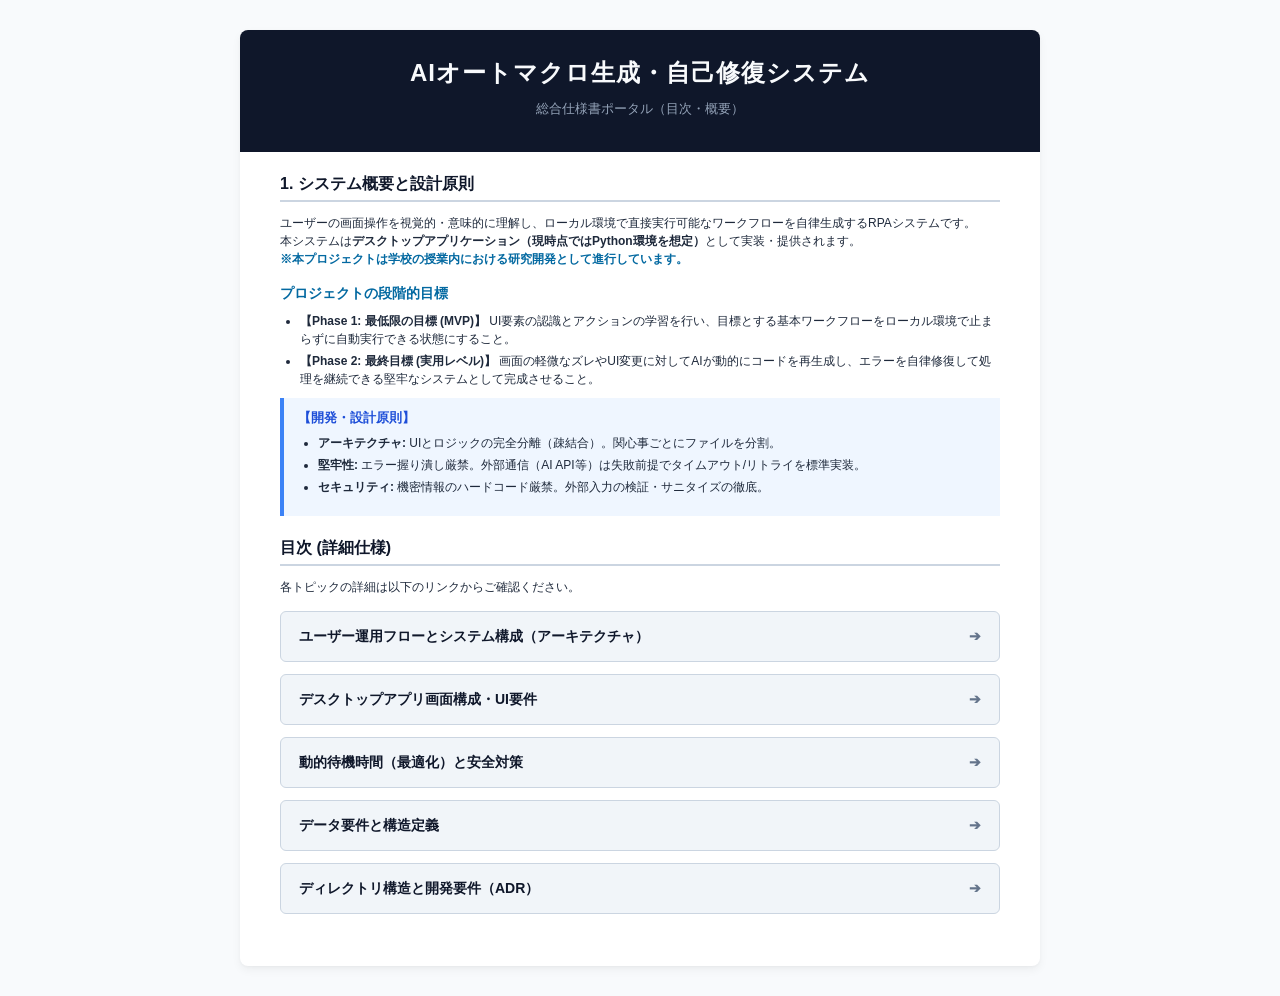
==== commit c21ccd74: "docs: add architecture.html defining directory structure and development guidelines using ADR format" ====
--- a/index.html
+++ b/index.html
@@ -44,6 +44,7 @@
         <li><a href="ui.html">デスクトップアプリ画面構成・UI要件</a></li>
         <li><a href="safety.html">動的待機時間（最適化）と安全対策</a></li>
         <li><a href="data.html">データ要件と構造定義</a></li>
+        <li><a href="architecture.html">ディレクトリ構造と開発要件（ADR）</a></li>
     </ul>
 
 </body>
--- a/style.css
+++ b/style.css
@@ -362,16 +362,31 @@
     width: 28%;
 }
 
+code {
+    font-family: Consolas, 'Courier New', Courier, monospace;
+    background-color: #f1f5f9;
+    padding: 2px 6px;
+    border-radius: 4px;
+    color: #0f172a;
+    font-size: 0.95em;
+}
+
 pre {
     background-color: #1e293b;
     color: #e2e8f0;
     padding: 10px;
     border-radius: 6px;
     overflow-x: auto;
-    font-family: 'Courier New', Courier, monospace;
+    font-family: Consolas, 'Courier New', Courier, monospace;
     font-size: 8pt;
     page-break-inside: avoid;
     margin-bottom: 12px;
+}
+
+pre code {
+    background-color: transparent;
+    padding: 0;
+    color: inherit;
 }
 
 /* --- Optimization & Safety --- */
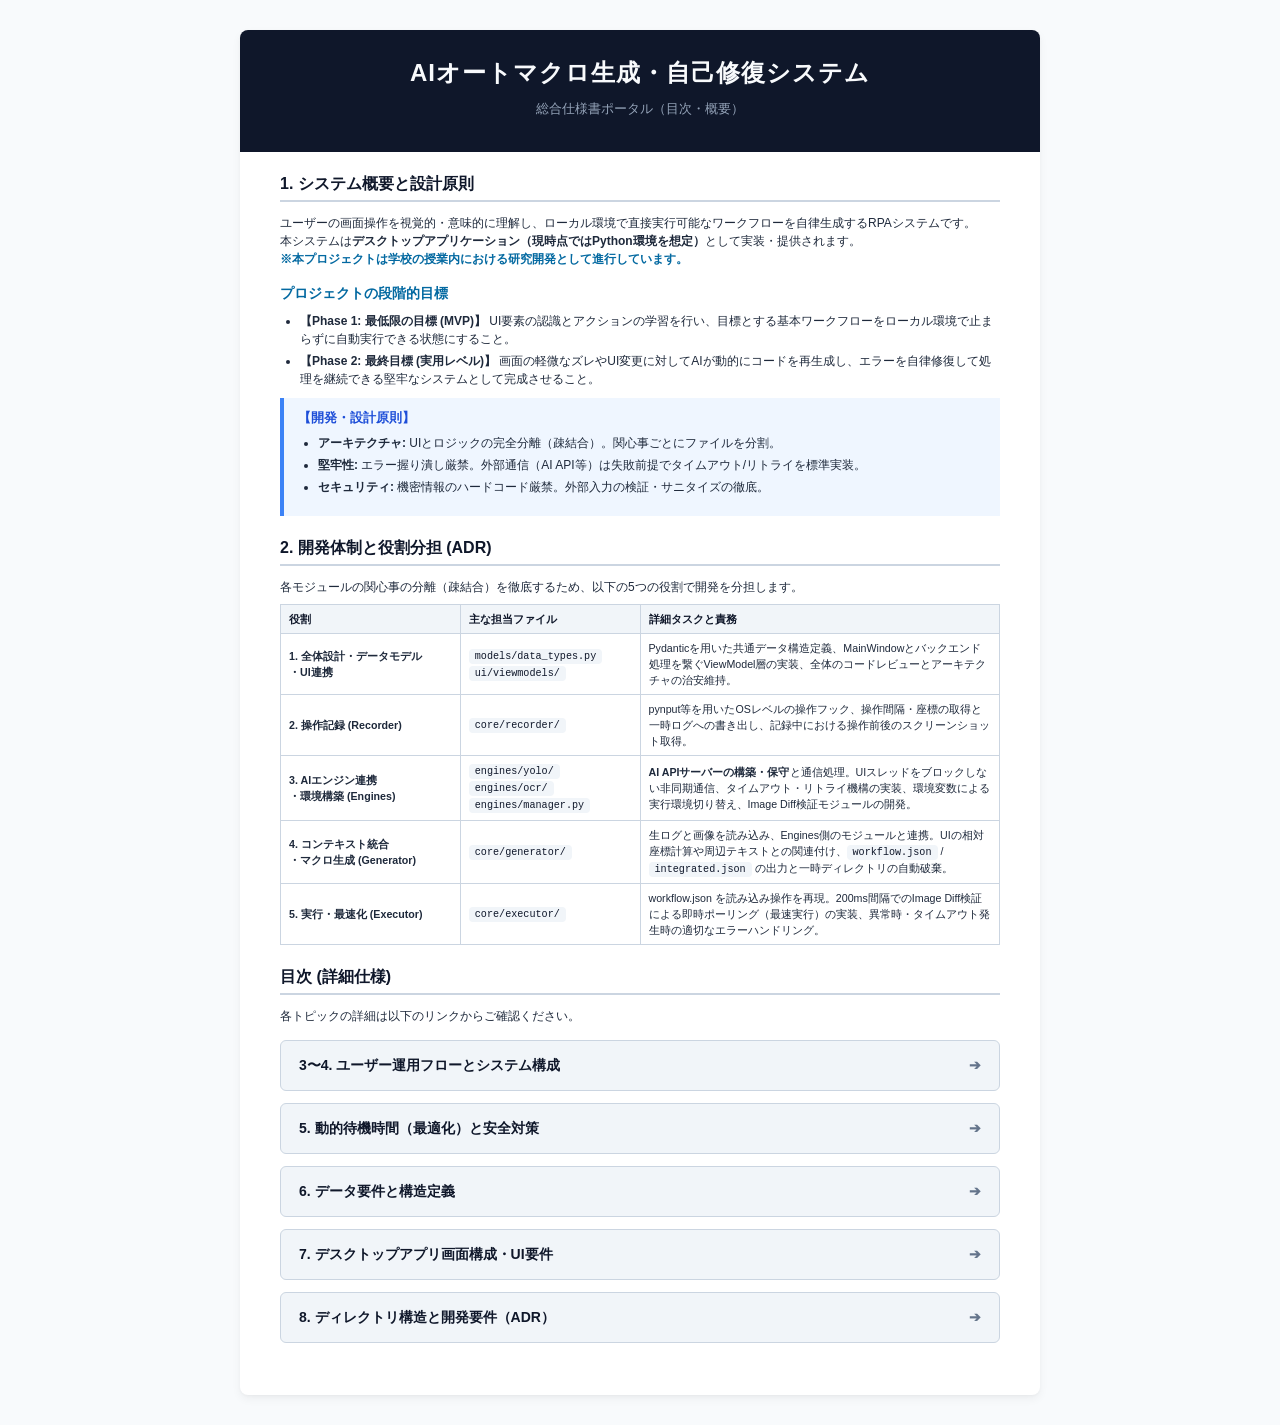
==== commit c119c9d1: "chore(docs): reorganize documentation structure and move team roles to index Move the team roles and" ====
--- a/index.html
+++ b/index.html
@@ -36,15 +36,55 @@
         </ul>
     </div>
 
+    <h2>2. 開発体制と役割分担 (ADR)</h2>
+    <p>各モジュールの関心事の分離（疎結合）を徹底するため、以下の5つの役割で開発を分担します。</p>
+
+    <table class="data-table">
+        <thead>
+            <tr>
+                <th style="width: 25%;">役割</th>
+                <th style="width: 25%;">主な担当ファイル</th>
+                <th>詳細タスクと責務</th>
+            </tr>
+        </thead>
+        <tbody>
+            <tr>
+                <td><strong>1. 全体設計・データモデル<br>・UI連携</strong></td>
+                <td><code>models/data_types.py</code><br><code>ui/viewmodels/</code></td>
+                <td>Pydanticを用いた共通データ構造定義、MainWindowとバックエンド処理を繋ぐViewModel層の実装、全体のコードレビューとアーキテクチャの治安維持。</td>
+            </tr>
+            <tr>
+                <td><strong>2. 操作記録 (Recorder)</strong></td>
+                <td><code>core/recorder/</code></td>
+                <td>pynput等を用いたOSレベルの操作フック、操作間隔・座標の取得と一時ログへの書き出し、記録中における操作前後のスクリーンショット取得。</td>
+            </tr>
+            <tr>
+                <td><strong>3. AIエンジン連携<br>・環境構築 (Engines)</strong></td>
+                <td><code>engines/yolo/</code><br><code>engines/ocr/</code><br><code>engines/manager.py</code></td>
+                <td><strong>AI APIサーバーの構築・保守</strong>と通信処理。UIスレッドをブロックしない非同期通信、タイムアウト・リトライ機構の実装、環境変数による実行環境切り替え、Image Diff検証モジュールの開発。</td>
+            </tr>
+            <tr>
+                <td><strong>4. コンテキスト統合<br>・マクロ生成 (Generator)</strong></td>
+                <td><code>core/generator/</code></td>
+                <td>生ログと画像を読み込み、Engines側のモジュールと連携。UIの相対座標計算や周辺テキストとの関連付け、<code>workflow.json</code> / <code>integrated.json</code> の出力と一時ディレクトリの自動破棄。</td>
+            </tr>
+            <tr>
+                <td><strong>5. 実行・最速化 (Executor)</strong></td>
+                <td><code>core/executor/</code></td>
+                <td>workflow.json を読み込み操作を再現。200ms間隔でのImage Diff検証による即時ポーリング（最速実行）の実装、異常時・タイムアウト発生時の適切なエラーハンドリング。</td>
+            </tr>
+        </tbody>
+    </table>
+
     <h2>目次 (詳細仕様)</h2>
     <p>各トピックの詳細は以下のリンクからご確認ください。</p>
     
     <ul class="toc-list">
-        <li><a href="workflow.html">ユーザー運用フローとシステム構成（アーキテクチャ）</a></li>
-        <li><a href="ui.html">デスクトップアプリ画面構成・UI要件</a></li>
-        <li><a href="safety.html">動的待機時間（最適化）と安全対策</a></li>
-        <li><a href="data.html">データ要件と構造定義</a></li>
-        <li><a href="architecture.html">ディレクトリ構造と開発要件（ADR）</a></li>
+        <li><a href="workflow.html">3〜4. ユーザー運用フローとシステム構成</a></li>
+        <li><a href="safety.html">5. 動的待機時間（最適化）と安全対策</a></li>
+        <li><a href="data.html">6. データ要件と構造定義</a></li>
+        <li><a href="ui.html">7. デスクトップアプリ画面構成・UI要件</a></li>
+        <li><a href="architecture.html">8. ディレクトリ構造と開発要件（ADR）</a></li>
     </ul>
 
 </body>
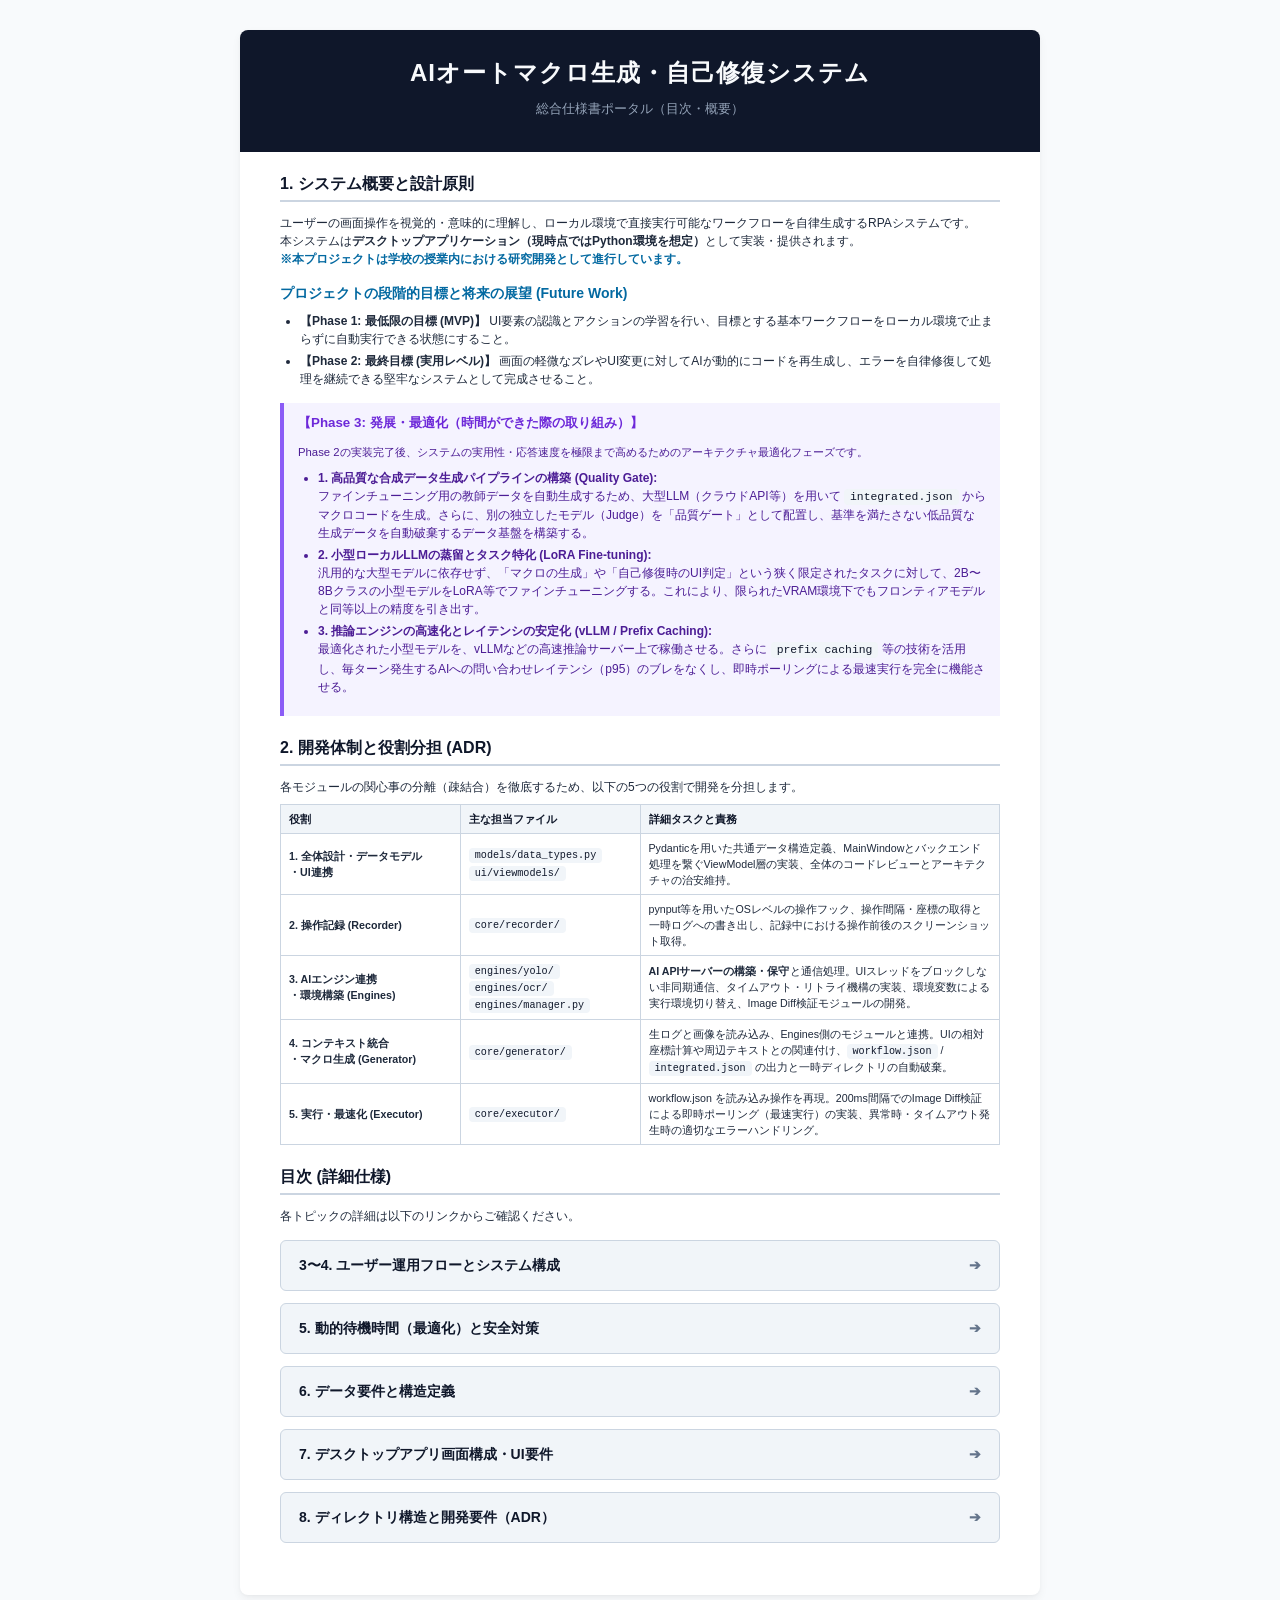
==== commit 210c481e: "docs(index): add Phase 3 future work for local LLM optimization - Add Phase 3 section to project goa" ====
--- a/index.html
+++ b/index.html
@@ -21,18 +21,22 @@
         <strong style="color: #0369a1;">※本プロジェクトは学校の授業内における研究開発として進行しています。</strong>
     </p>
 
-    <h3>プロジェクトの段階的目標</h3>
+    <h3>プロジェクトの段階的目標と将来の展望 (Future Work)</h3>
     <ul>
         <li><strong>【Phase 1: 最低限の目標 (MVP)】</strong> UI要素の認識とアクションの学習を行い、目標とする基本ワークフローをローカル環境で止まらずに自動実行できる状態にすること。</li>
         <li><strong>【Phase 2: 最終目標 (実用レベル)】</strong> 画面の軽微なズレやUI変更に対してAIが動的にコードを再生成し、エラーを自律修復して処理を継続できる堅牢なシステムとして完成させること。</li>
     </ul>
 
-    <div class="highlight-box">
-        <h4>【開発・設計原則】</h4>
-        <ul>
-            <li><strong>アーキテクチャ:</strong> UIとロジックの完全分離（疎結合）。関心事ごとにファイルを分割。</li>
-            <li><strong>堅牢性:</strong> エラー握り潰し厳禁。外部通信（AI API等）は失敗前提でタイムアウト/リトライを標準実装。</li>
-            <li><strong>セキュリティ:</strong> 機密情報のハードコード厳禁。外部入力の検証・サニタイズの徹底。</li>
+    <div class="highlight-box" style="border-left-color: #8b5cf6; background-color: #f5f3ff; margin-top: 15px;">
+        <h4 style="color: #6d28d9;">【Phase 3: 発展・最適化（時間ができた際の取り組み）】</h4>
+        <p style="font-size: 8.5pt; color: #4c1d95; margin-bottom: 8px;">Phase 2の実装完了後、システムの実用性・応答速度を極限まで高めるためのアーキテクチャ最適化フェーズです。</p>
+        <ul style="color: #4c1d95;">
+            <li><strong>1. 高品質な合成データ生成パイプラインの構築 (Quality Gate):</strong><br>
+                ファインチューニング用の教師データを自動生成するため、大型LLM（クラウドAPI等）を用いて <code>integrated.json</code> からマクロコードを生成。さらに、別の独立したモデル（Judge）を「品質ゲート」として配置し、基準を満たさない低品質な生成データを自動破棄するデータ基盤を構築する。</li>
+            <li><strong>2. 小型ローカルLLMの蒸留とタスク特化 (LoRA Fine-tuning):</strong><br>
+                汎用的な大型モデルに依存せず、「マクロの生成」や「自己修復時のUI判定」という狭く限定されたタスクに対して、2B〜8Bクラスの小型モデルをLoRA等でファインチューニングする。これにより、限られたVRAM環境下でもフロンティアモデルと同等以上の精度を引き出す。</li>
+            <li><strong>3. 推論エンジンの高速化とレイテンシの安定化 (vLLM / Prefix Caching):</strong><br>
+                最適化された小型モデルを、vLLMなどの高速推論サーバー上で稼働させる。さらに <code>prefix caching</code> 等の技術を活用し、毎ターン発生するAIへの問い合わせレイテンシ（p95）のブレをなくし、即時ポーリングによる最速実行を完全に機能させる。</li>
         </ul>
     </div>
 
